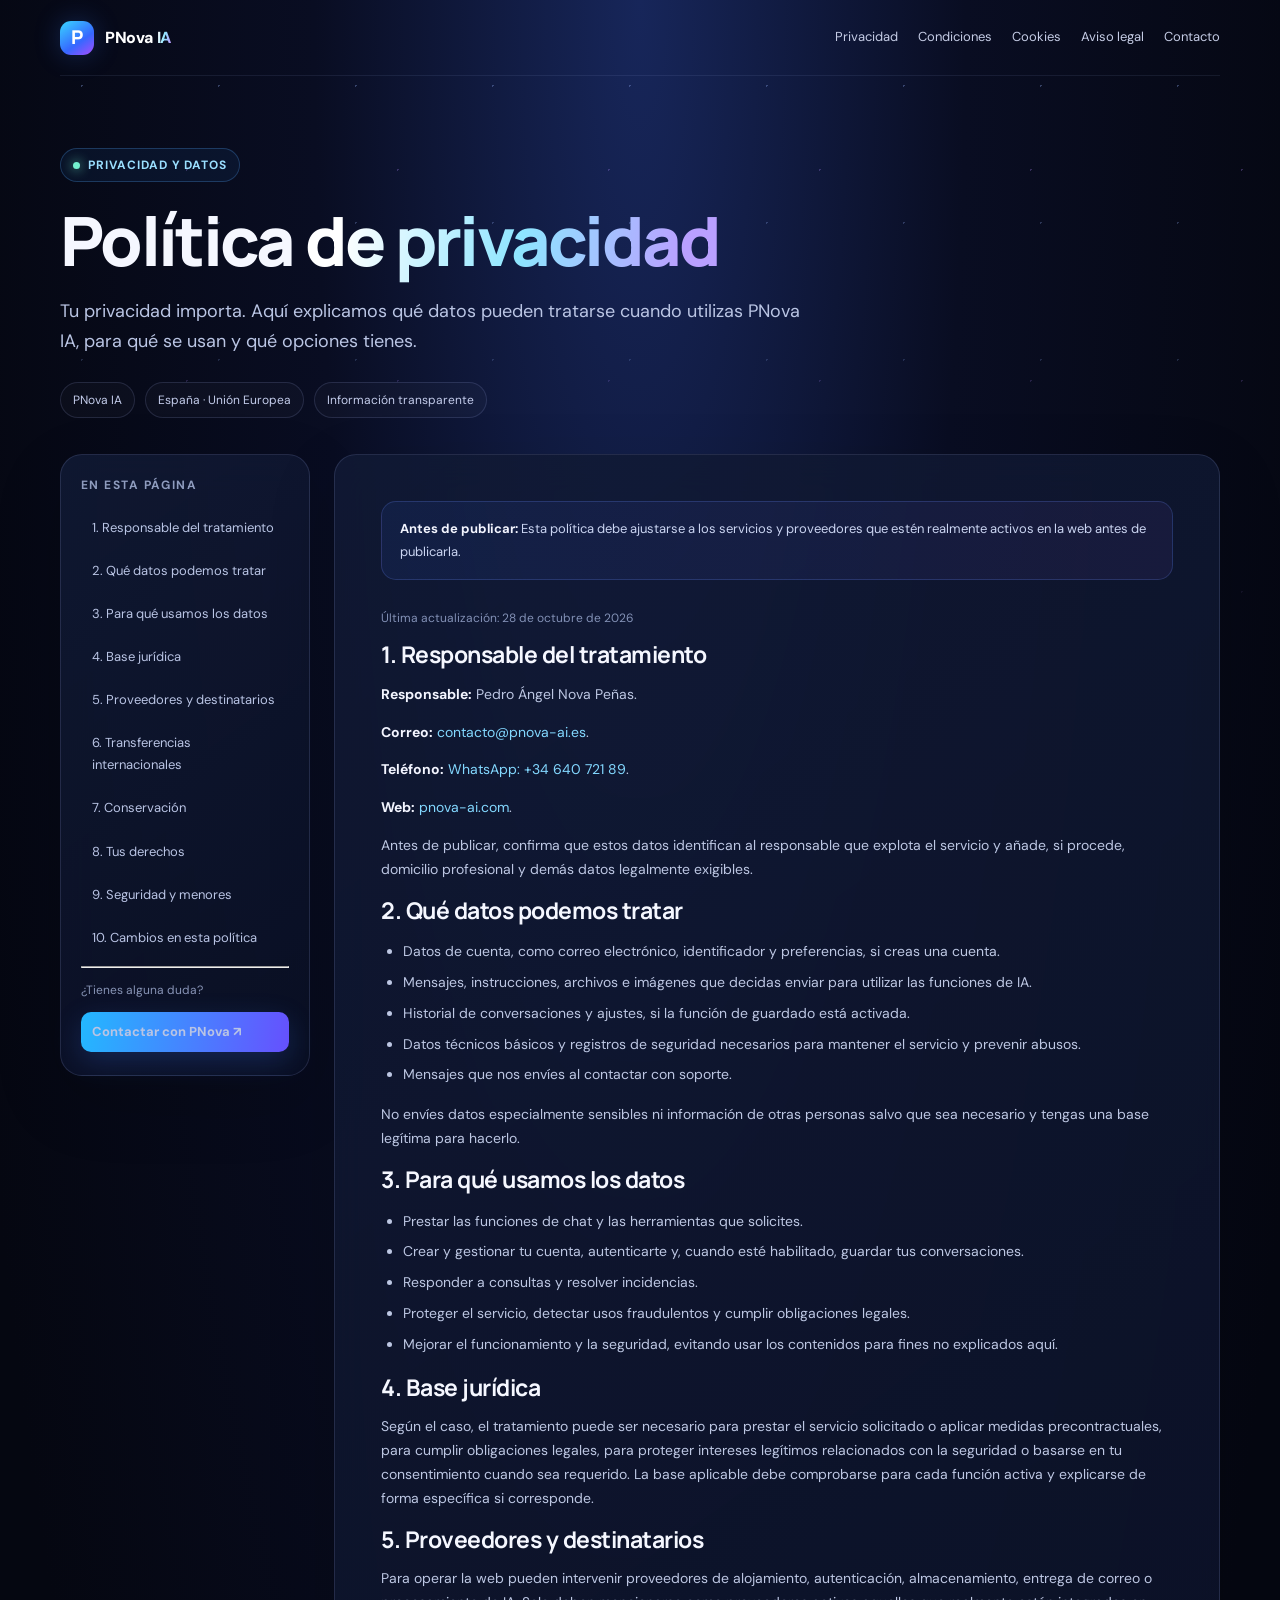
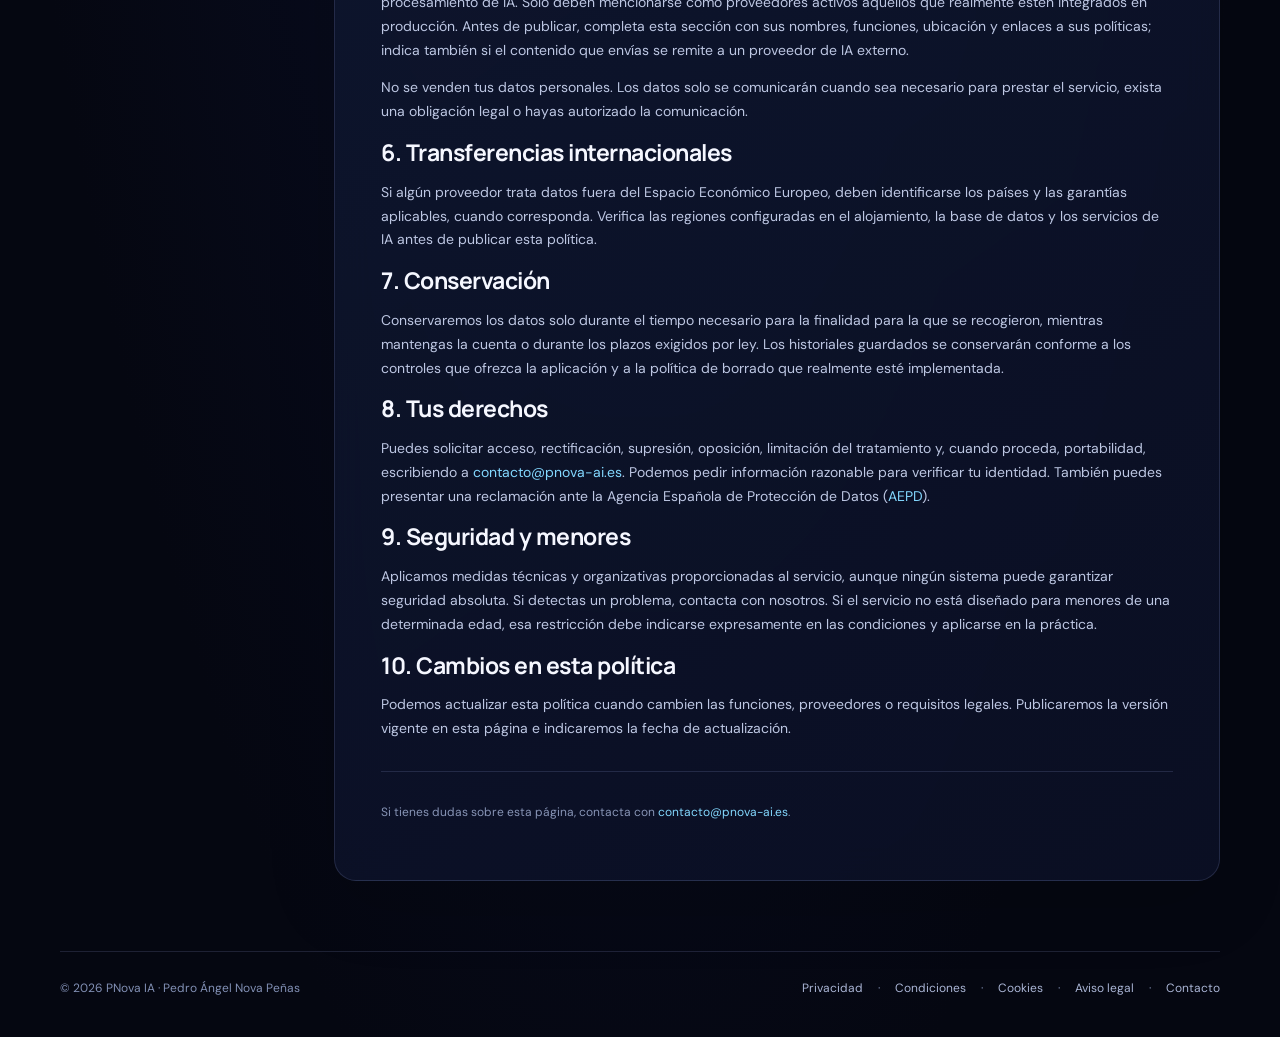
==== politica-privacidad.html @ 71057813 "Add files via upload" ====
<!doctype html>
<html lang="es">
<head>
<meta charset="utf-8"><meta name="viewport" content="width=device-width,initial-scale=1">
<meta name="theme-color" content="#080b1b">
<meta name="description" content="Tu privacidad importa. Aquí explicamos qué datos pueden tratarse cuando utilizas PNova IA, para qué se usan y qué opciones tienes.">
<title>Política de privacidad · PNova IA</title>
<link rel="stylesheet" href="legal.css">
</head>
<body>
<header class="shell topbar">
<a class="brand" href="index.html" aria-label="PNova IA, inicio"><span class="brand-mark">P</span><span>PNova <span class="gradient">IA</span></span></a>
<nav class="nav" aria-label="Navegación principal"><a href="politica-privacidad.html">Privacidad</a>
<a href="condiciones-servicio.html">Condiciones</a>
<a href="politica-cookies.html">Cookies</a>
<a href="aviso-legal.html">Aviso legal</a>
<a href="contacto.html">Contacto</a></nav>
</header>
<main class="shell">
<div class="hero">
<span class="eyebrow"><span class="dot"></span>PRIVACIDAD Y DATOS</span>
<h1>Política <span class="gradient">de privacidad</span></h1>
<p class="lead">Tu privacidad importa. Aquí explicamos qué datos pueden tratarse cuando utilizas PNova IA, para qué se usan y qué opciones tienes.</p>
<div class="meta"><span class="chip">PNova IA</span><span class="chip">España · Unión Europea</span><span class="chip">Información transparente</span></div>
</div>
<div class="layout">
<aside class="toc"><h3>En esta página</h3><nav><a href="#responsable">1. Responsable del tratamiento</a>
<a href="#datos">2. Qué datos podemos tratar</a>
<a href="#finalidades">3. Para qué usamos los datos</a>
<a href="#base">4. Base jurídica</a>
<a href="#proveedores">5. Proveedores y destinatarios</a>
<a href="#transferencias">6. Transferencias internacionales</a>
<a href="#conservacion">7. Conservación</a>
<a href="#derechos">8. Tus derechos</a>
<a href="#seguridad">9. Seguridad y menores</a>
<a href="#cambios">10. Cambios en esta política</a></nav><hr><p class="small">¿Tienes alguna duda?</p><a class="cta" href="contacto.html">Contactar con PNova <span>↗</span></a></aside>
<article class="content-card">
<div class="notice"><strong>Antes de publicar:</strong> Esta política debe ajustarse a los servicios y proveedores que estén realmente activos en la web antes de publicarla.</div>
<p class="updated">Última actualización: 28 de octubre de 2026</p>
<section id="responsable"><h2>1. Responsable del tratamiento</h2><p><strong>Responsable:</strong> Pedro Ángel Nova Peñas.</p><p><strong>Correo:</strong> <a href="mailto:contacto@pnova-ai.es">contacto@pnova-ai.es</a>.</p><p><strong>Teléfono:</strong> <a href="https://wa.me/3464072189" rel="noopener noreferrer">WhatsApp: +34 640 721 89</a>.</p><p><strong>Web:</strong> <a href="https://pnova-ai.com/">pnova-ai.com</a>.</p><p>Antes de publicar, confirma que estos datos identifican al responsable que explota el servicio y añade, si procede, domicilio profesional y demás datos legalmente exigibles.</p></section>
<section id="datos"><h2>2. Qué datos podemos tratar</h2><ul><li>Datos de cuenta, como correo electrónico, identificador y preferencias, si creas una cuenta.</li><li>Mensajes, instrucciones, archivos e imágenes que decidas enviar para utilizar las funciones de IA.</li><li>Historial de conversaciones y ajustes, si la función de guardado está activada.</li><li>Datos técnicos básicos y registros de seguridad necesarios para mantener el servicio y prevenir abusos.</li><li>Mensajes que nos envíes al contactar con soporte.</li></ul><p>No envíes datos especialmente sensibles ni información de otras personas salvo que sea necesario y tengas una base legítima para hacerlo.</p></section>
<section id="finalidades"><h2>3. Para qué usamos los datos</h2><ul><li>Prestar las funciones de chat y las herramientas que solicites.</li><li>Crear y gestionar tu cuenta, autenticarte y, cuando esté habilitado, guardar tus conversaciones.</li><li>Responder a consultas y resolver incidencias.</li><li>Proteger el servicio, detectar usos fraudulentos y cumplir obligaciones legales.</li><li>Mejorar el funcionamiento y la seguridad, evitando usar los contenidos para fines no explicados aquí.</li></ul></section>
<section id="base"><h2>4. Base jurídica</h2><p>Según el caso, el tratamiento puede ser necesario para prestar el servicio solicitado o aplicar medidas precontractuales, para cumplir obligaciones legales, para proteger intereses legítimos relacionados con la seguridad o basarse en tu consentimiento cuando sea requerido. La base aplicable debe comprobarse para cada función activa y explicarse de forma específica si corresponde.</p></section>
<section id="proveedores"><h2>5. Proveedores y destinatarios</h2><p>Para operar la web pueden intervenir proveedores de alojamiento, autenticación, almacenamiento, entrega de correo o procesamiento de IA. Solo deben mencionarse como proveedores activos aquellos que realmente estén integrados en producción. Antes de publicar, completa esta sección con sus nombres, funciones, ubicación y enlaces a sus políticas; indica también si el contenido que envías se remite a un proveedor de IA externo.</p><p>No se venden tus datos personales. Los datos solo se comunicarán cuando sea necesario para prestar el servicio, exista una obligación legal o hayas autorizado la comunicación.</p></section>
<section id="transferencias"><h2>6. Transferencias internacionales</h2><p>Si algún proveedor trata datos fuera del Espacio Económico Europeo, deben identificarse los países y las garantías aplicables, cuando corresponda. Verifica las regiones configuradas en el alojamiento, la base de datos y los servicios de IA antes de publicar esta política.</p></section>
<section id="conservacion"><h2>7. Conservación</h2><p>Conservaremos los datos solo durante el tiempo necesario para la finalidad para la que se recogieron, mientras mantengas la cuenta o durante los plazos exigidos por ley. Los historiales guardados se conservarán conforme a los controles que ofrezca la aplicación y a la política de borrado que realmente esté implementada.</p></section>
<section id="derechos"><h2>8. Tus derechos</h2><p>Puedes solicitar acceso, rectificación, supresión, oposición, limitación del tratamiento y, cuando proceda, portabilidad, escribiendo a <a href="mailto:contacto@pnova-ai.es">contacto@pnova-ai.es</a>. Podemos pedir información razonable para verificar tu identidad. También puedes presentar una reclamación ante la Agencia Española de Protección de Datos (<a href="https://www.aepd.es/" target="_blank" rel="noopener noreferrer">AEPD</a>).</p></section>
<section id="seguridad"><h2>9. Seguridad y menores</h2><p>Aplicamos medidas técnicas y organizativas proporcionadas al servicio, aunque ningún sistema puede garantizar seguridad absoluta. Si detectas un problema, contacta con nosotros. Si el servicio no está diseñado para menores de una determinada edad, esa restricción debe indicarse expresamente en las condiciones y aplicarse en la práctica.</p></section>
<section id="cambios"><h2>10. Cambios en esta política</h2><p>Podemos actualizar esta política cuando cambien las funciones, proveedores o requisitos legales. Publicaremos la versión vigente en esta página e indicaremos la fecha de actualización.</p></section>
<hr><p class="small">Si tienes dudas sobre esta página, contacta con <a href="mailto:contacto@pnova-ai.es">contacto@pnova-ai.es</a>.</p>
</article>
</div>
</main>
<footer class="shell footer"><span>© 2026 PNova IA · Pedro Ángel Nova Peñas</span><div class="footer-links"><a href="politica-privacidad.html">Privacidad</a> · <a href="condiciones-servicio.html">Condiciones</a> · <a href="politica-cookies.html">Cookies</a> · <a href="aviso-legal.html">Aviso legal</a> · <a href="contacto.html">Contacto</a></div></footer>
</body></html>
---- legal.css ----
@import url('https://fonts.googleapis.com/css2?family=DM+Sans:wght@400;500;600;700&family=Manrope:wght@400;500;600;700;800&display=swap');
:root{color-scheme:dark;--bg:#060815;--panel:rgba(15,22,48,.76);--line:rgba(173,190,255,.15);--text:#f5f7ff;--muted:#aab5d5;--blue:#32baff;--purple:#8954ff;--green:#73f0ce}
*{box-sizing:border-box}html{scroll-behavior:smooth;scroll-padding-top:110px}body{margin:0;background:radial-gradient(ellipse at 50% 0%,#17265a 0%,#090d22 36%,#050711 78%);color:var(--text);font-family:'DM Sans',sans-serif;line-height:1.7;min-height:100vh}body:before{content:"";position:fixed;inset:0;pointer-events:none;opacity:.35;background-image:radial-gradient(#9ab7ff 1px,transparent 1px),radial-gradient(#b58cff 1px,transparent 1px);background-size:137px 137px,211px 211px;background-position:13px 17px,81px 64px;mask-image:linear-gradient(to bottom,#000,transparent 85%)}a{color:#83d8ff;text-decoration:none}a:hover{color:#c6aaff}.shell{width:min(1160px,calc(100% - 40px));margin:auto;position:relative}.topbar{height:76px;display:flex;align-items:center;justify-content:space-between;border-bottom:1px solid rgba(180,195,255,.09)}.brand{display:flex;gap:11px;align-items:center;color:#fff;font-weight:800;letter-spacing:-.4px}.brand-mark{width:34px;height:34px;display:grid;place-items:center;border-radius:11px;background:linear-gradient(145deg,#39d6ff,#3668ff 60%,#a64dff);box-shadow:0 0 26px #3c7dff40;font-family:Manrope,sans-serif;font-weight:800;font-size:19px}.nav{display:flex;gap:20px;align-items:center}.nav a{font-size:13px;color:#c5cce5}.nav .pill{padding:9px 15px;border:1px solid var(--line);border-radius:99px;background:#ffffff0a;color:#fff}.mobile-menu{display:none}.hero{padding:72px 0 36px;max-width:850px}.eyebrow{display:inline-flex;align-items:center;gap:8px;border:1px solid #5aaaff40;border-radius:99px;padding:6px 12px;color:#9adfff;background:#2c87ff12;font-size:12px;font-weight:700;letter-spacing:.08em;text-transform:uppercase}.dot{width:7px;height:7px;background:var(--green);border-radius:50%;box-shadow:0 0 12px #73f0ce}.hero h1{font:800 clamp(38px,6vw,68px)/1.08 Manrope,sans-serif;letter-spacing:-2.7px;margin:22px 0 18px}.gradient{background:linear-gradient(100deg,#fff 10%,#8ee5ff 52%,#b9a0ff 90%);-webkit-background-clip:text;background-clip:text;color:transparent}.lead{font-size:18px;color:#bac5e4;max-width:740px}.meta{display:flex;gap:10px;flex-wrap:wrap;margin-top:25px}.chip{border:1px solid var(--line);border-radius:99px;padding:7px 12px;font-size:12px;color:#c4cdec;background:#ffffff06}.layout{display:grid;grid-template-columns:250px minmax(0,1fr);gap:24px;align-items:start;padding-bottom:70px}.toc,.content-card,.contact-card{background:linear-gradient(145deg,#111a35d9,#0b1025e8);border:1px solid var(--line);border-radius:22px;box-shadow:0 24px 70px #0002;backdrop-filter:blur(18px)}.toc{padding:20px;position:sticky;top:20px}.toc h3{font-size:12px;text-transform:uppercase;letter-spacing:.12em;color:#8f9cbe;margin:0 0 12px}.toc a{display:block;padding:9px 11px;border-radius:10px;color:#b9c4e4;font-size:13px;margin:3px 0}.toc a:hover{background:#6f8cff18;color:#fff}.content-card{padding:clamp(24px,4vw,46px)}.notice{border:1px solid #6b8eff38;background:linear-gradient(100deg,#386bff16,#9d65ff12);border-radius:15px;padding:16px 18px;color:#cbd5f2;font-size:13px;margin-bottom:28px}.notice strong{color:#fff}.content-card h2{font:700 23px/1.25 Manrope,sans-serif;letter-spacing:-.5px;margin:36px 0 12px;scroll-margin-top:110px}.content-card h2:first-of-type{margin-top:0}.content-card h3{font:700 16px Manrope,sans-serif;margin:22px 0 7px}.content-card p,.content-card li{color:#bdc7e3;font-size:14px}.content-card ul{padding-left:22px}.content-card li{margin:7px 0}.content-card strong{color:#f3f5ff}.content-card hr{border:0;border-top:1px solid var(--line);margin:30px 0}.content-card .updated{font-size:12px;color:#8391b6}.contact-grid{display:grid;grid-template-columns:repeat(2,minmax(0,1fr));gap:14px;margin:25px 0}.contact-card{padding:20px}.contact-card .icon{width:38px;height:38px;border-radius:12px;background:#478cff1a;border:1px solid #69bfff36;display:grid;place-items:center;color:#8de3ff;font-size:18px}.contact-card h3{margin:13px 0 4px}.contact-card p{margin:0}.contact-card a{overflow-wrap:anywhere}.cta{display:inline-flex;align-items:center;gap:9px;padding:12px 17px;border-radius:12px;background:linear-gradient(100deg,#23b8ff,#6751ff);color:white;font-weight:700;font-size:13px;box-shadow:0 9px 28px #387dff35}.footer{border-top:1px solid var(--line);padding:26px 0 38px;color:#8290b5;font-size:12px;display:flex;justify-content:space-between;gap:20px;flex-wrap:wrap}.footer-links{display:flex;gap:15px;flex-wrap:wrap}.footer-links a{color:#aab5d5}.small{font-size:12px!important;color:#8794b6!important}.contact-form{display:grid;gap:13px;margin-top:24px}.contact-form label{font-size:12px;color:#aab5d5;font-weight:700}.contact-form input,.contact-form textarea,.contact-form select{width:100%;padding:13px 14px;border-radius:12px;border:1px solid var(--line);background:#070c1c;color:white;font:inherit;outline:none}.contact-form input:focus,.contact-form textarea:focus{border-color:#5caeff}.contact-form textarea{min-height:130px;resize:vertical}.contact-form button{border:0;cursor:pointer;width:max-content}.form-hint{font-size:12px;color:#8794b6}.cookie-actions{display:flex;gap:10px;flex-wrap:wrap;margin-top:18px}.secondary{display:inline-flex;padding:11px 15px;border-radius:12px;border:1px solid var(--line);color:#e8edff;background:#ffffff08;font-weight:600;font-size:13px}
@media(max-width:800px){.layout{grid-template-columns:1fr}.toc{position:static}.toc nav{display:grid;grid-template-columns:repeat(2,minmax(0,1fr));gap:2px}.hero{padding-top:48px}.nav a:not(.pill){display:none}.contact-grid{grid-template-columns:1fr}.hero h1{letter-spacing:-1.7px}.content-card{padding:24px}}
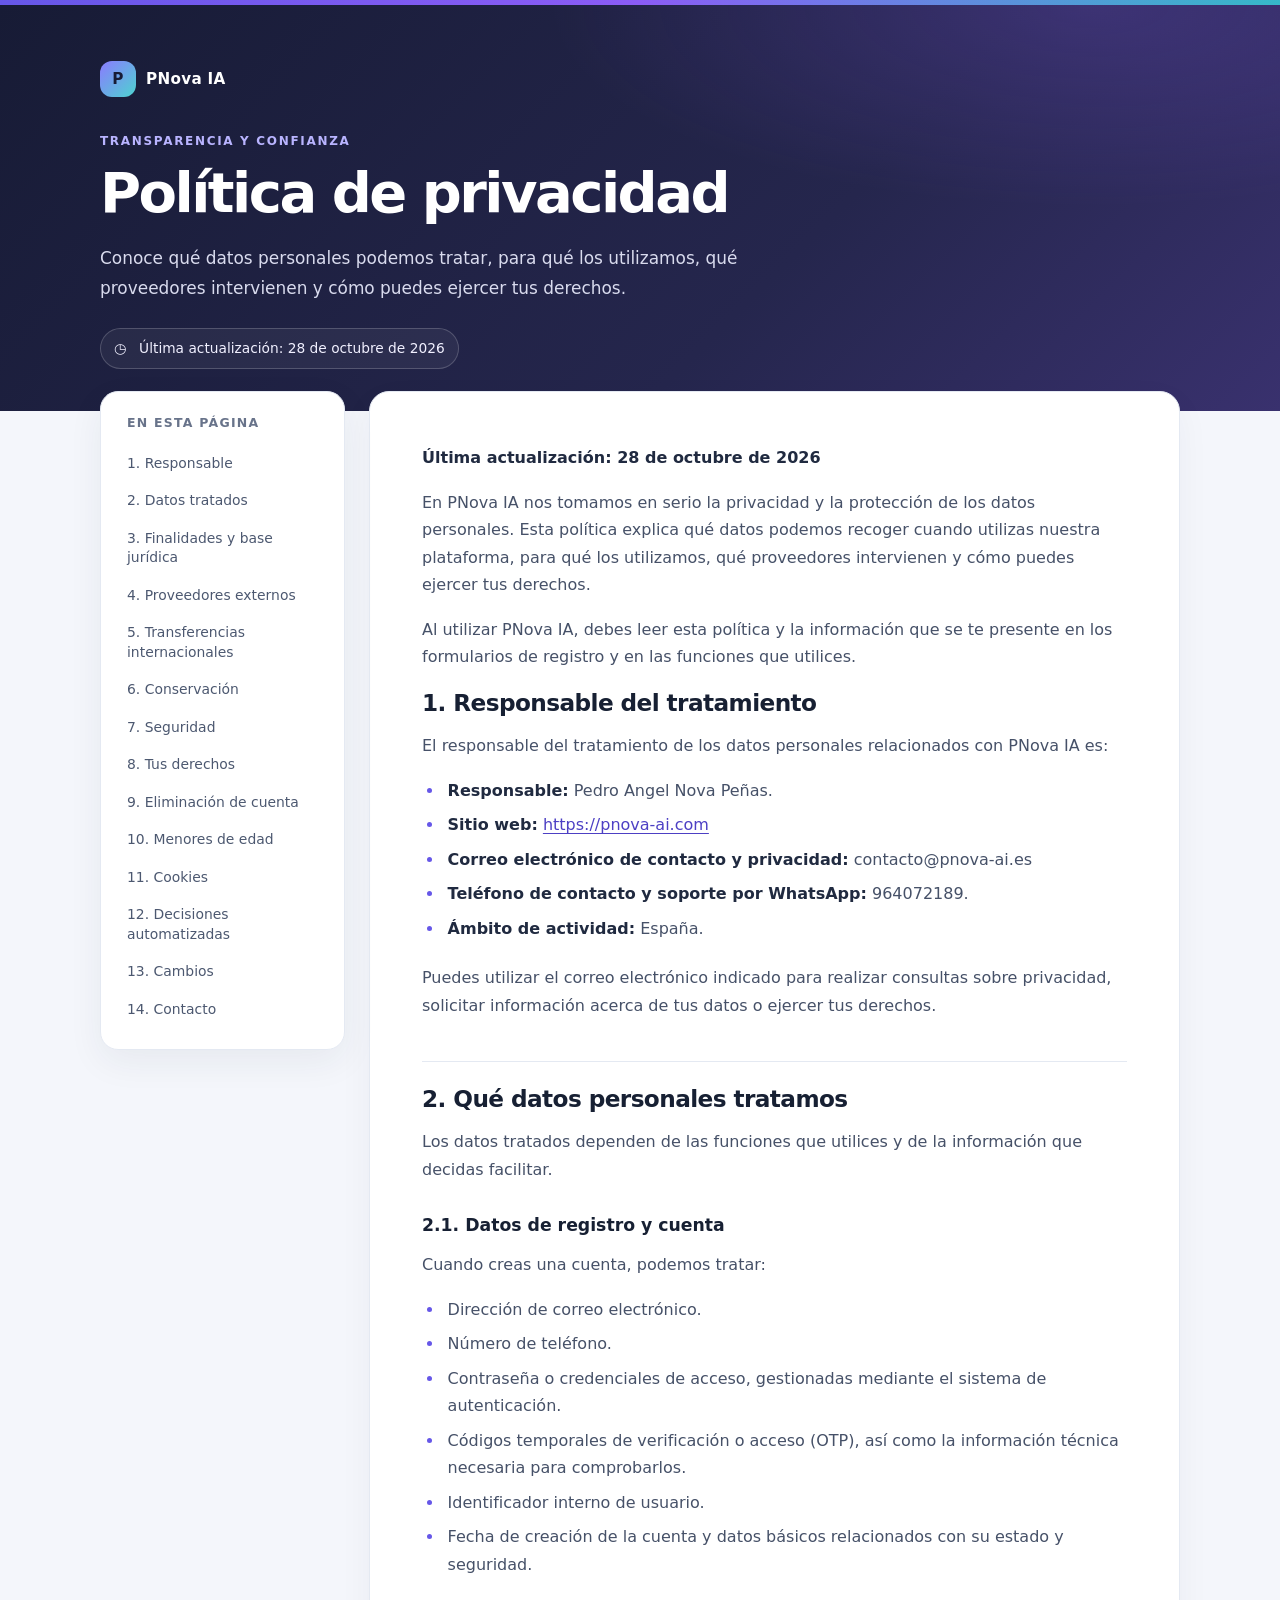
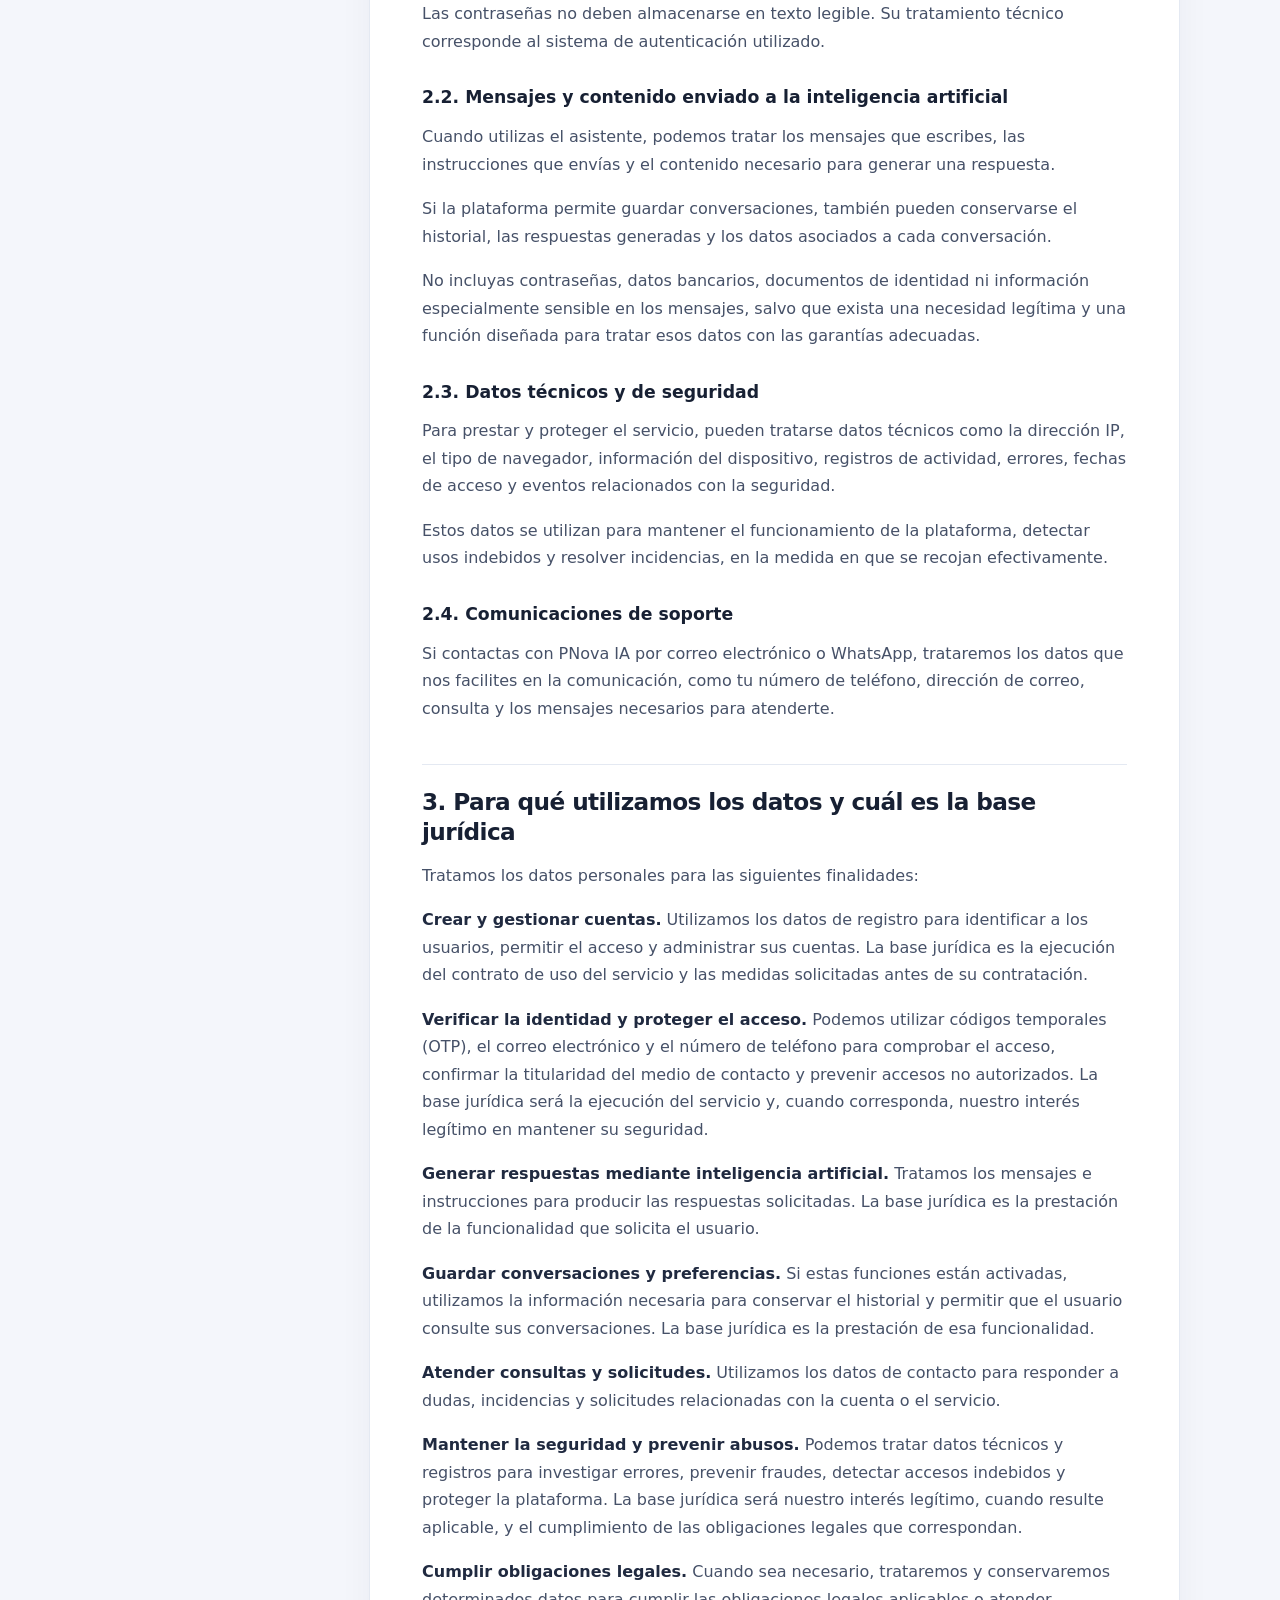
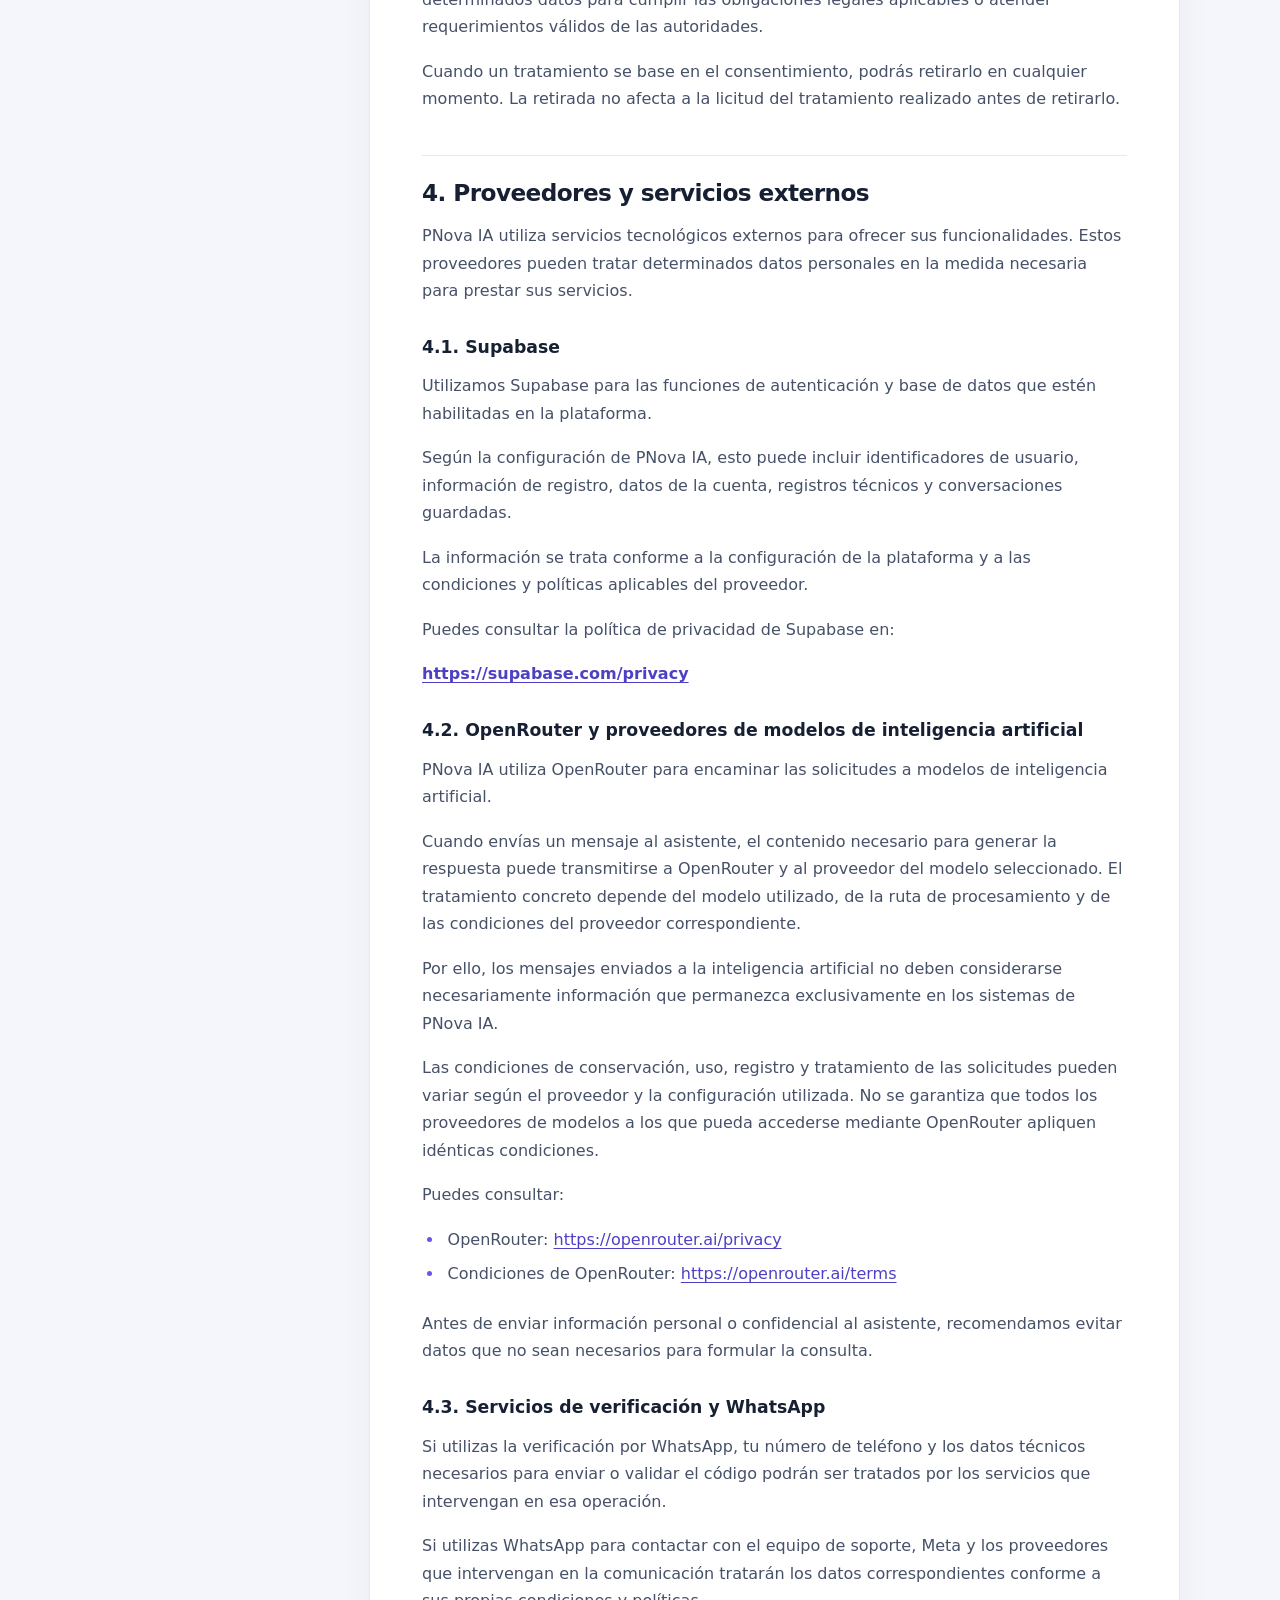
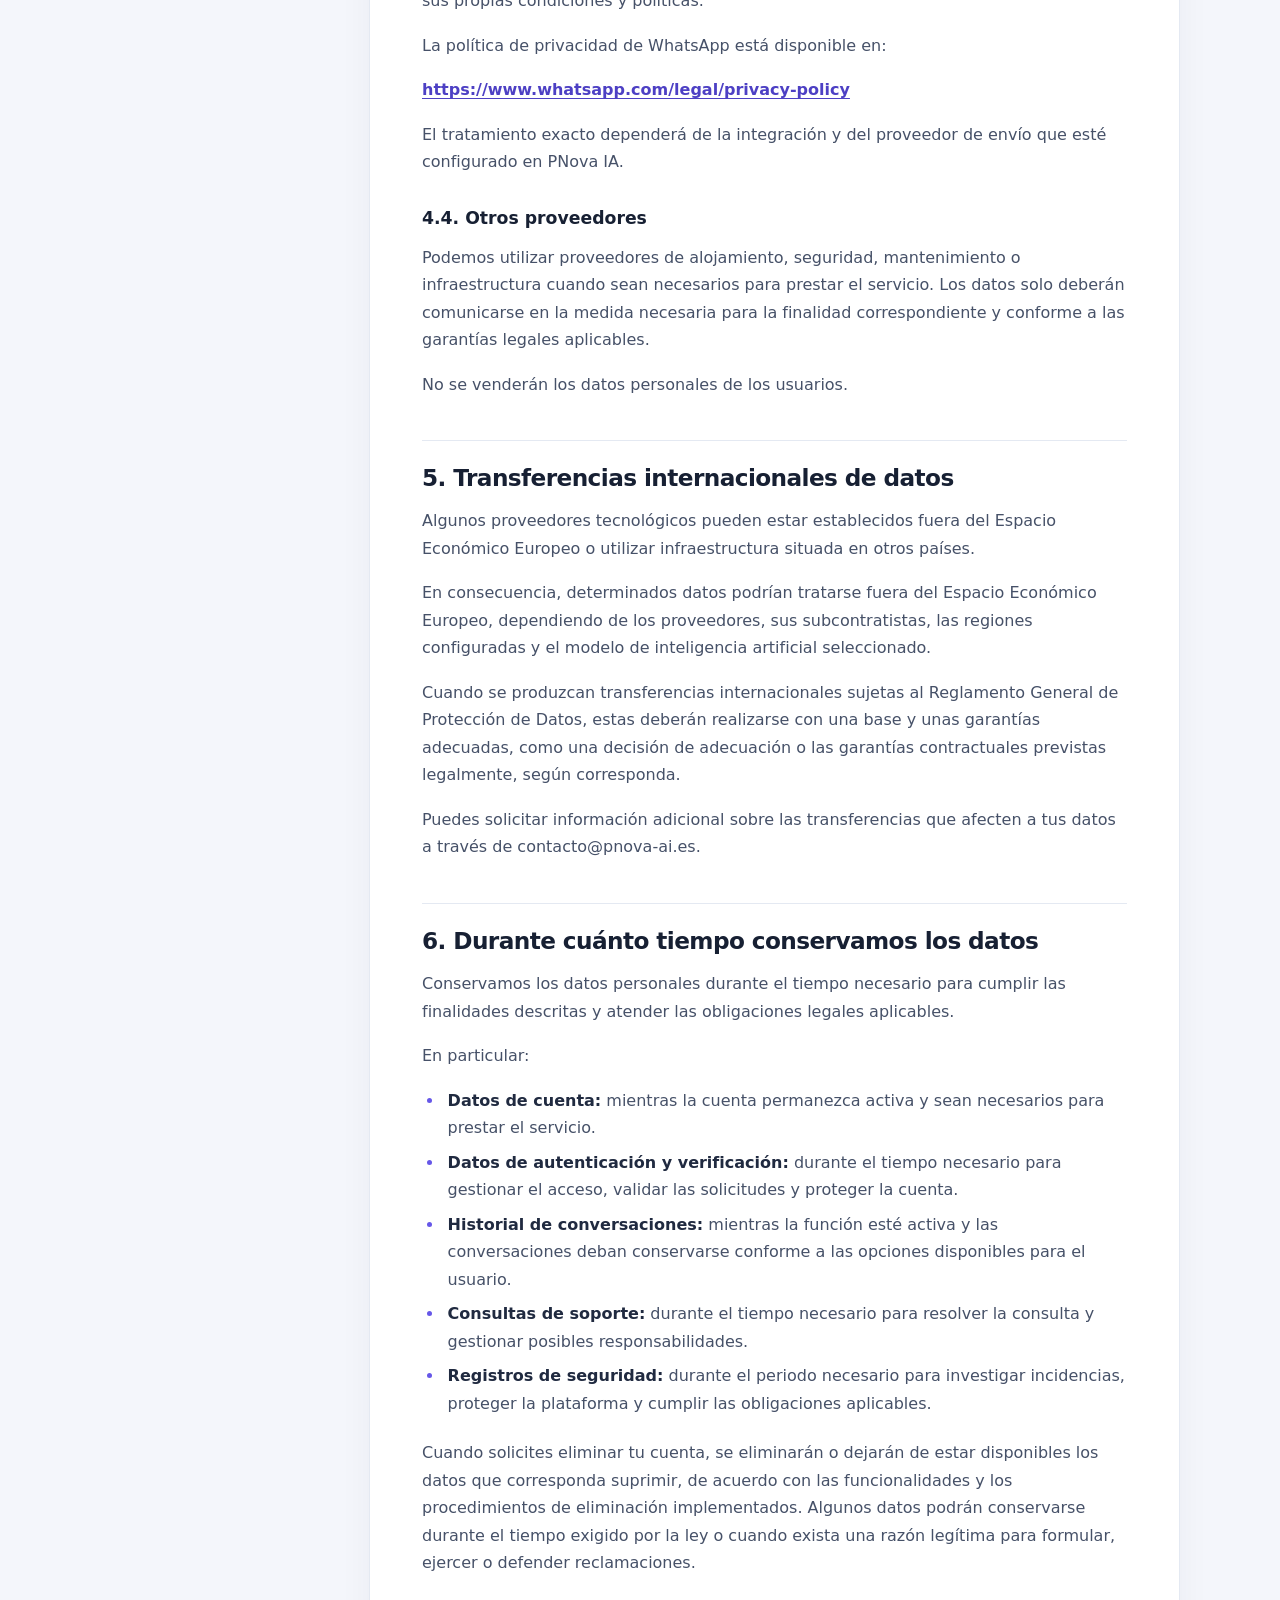
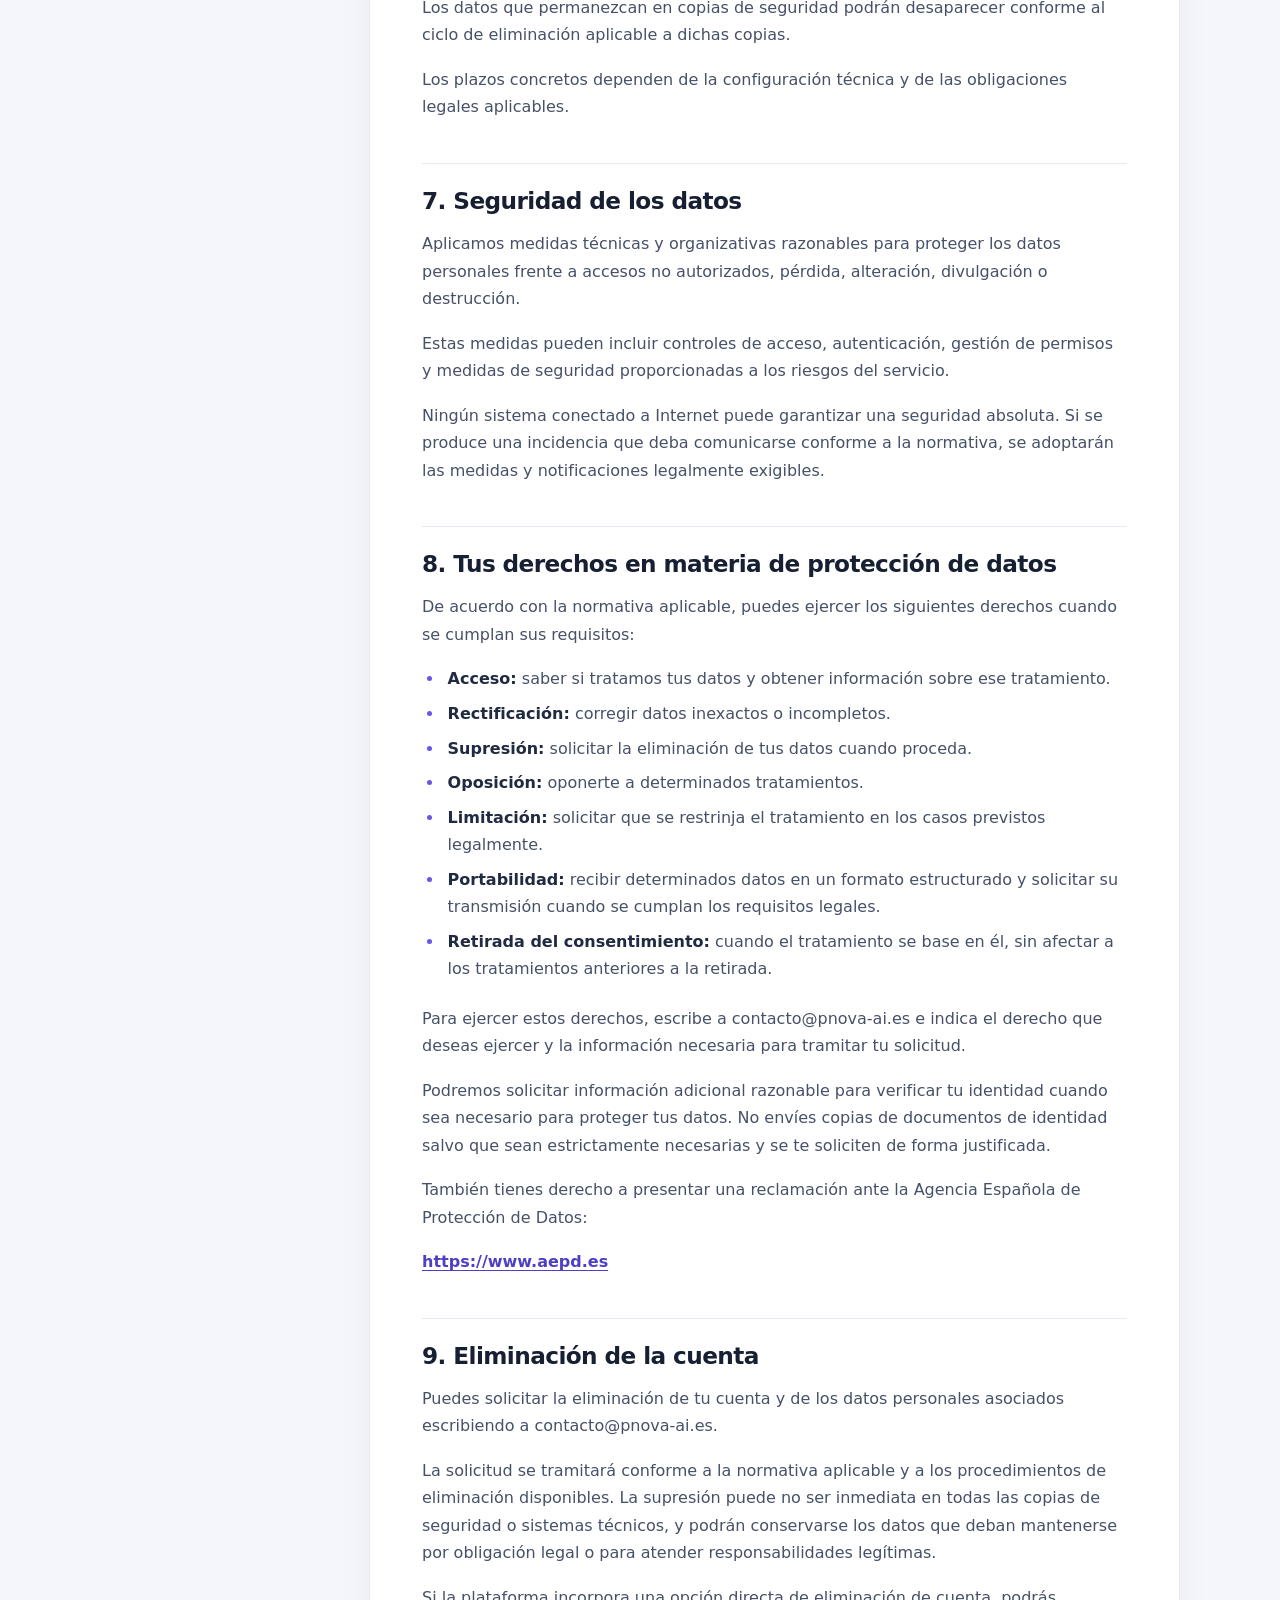
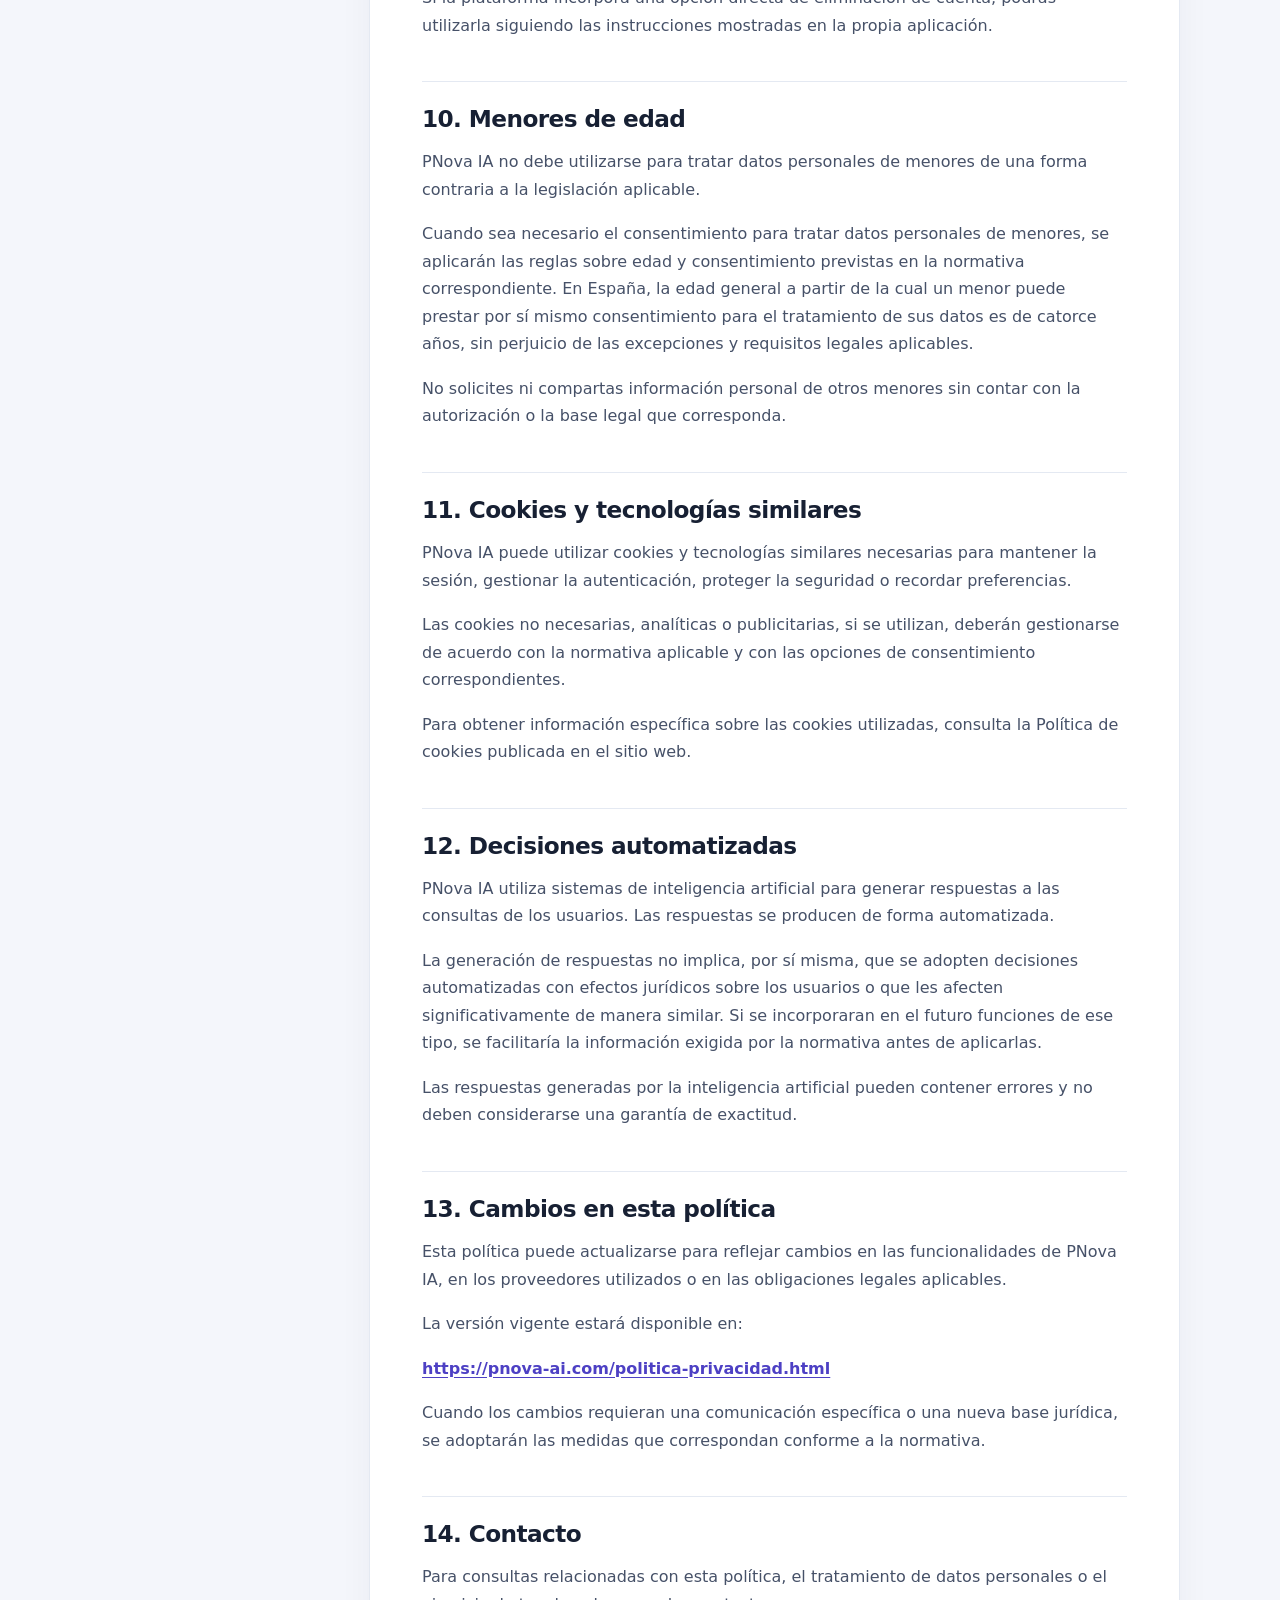
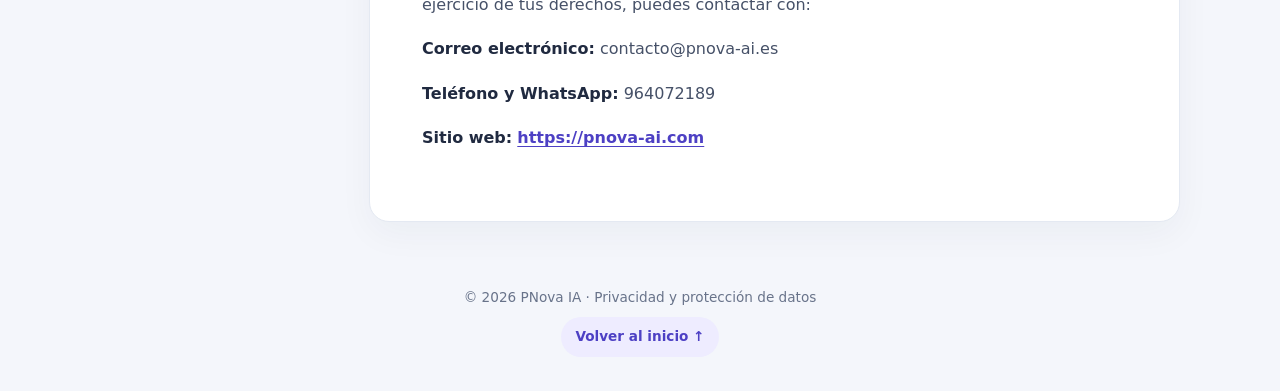
==== commit 59d6e4bb: "Update politica-privacidad.html" ====
--- a/politica-privacidad.html
+++ b/politica-privacidad.html
@@ -1,55 +1,316 @@
 <!doctype html>
 <html lang="es">
 <head>
-<meta charset="utf-8"><meta name="viewport" content="width=device-width,initial-scale=1">
-<meta name="theme-color" content="#080b1b">
-<meta name="description" content="Tu privacidad importa. Aquí explicamos qué datos pueden tratarse cuando utilizas PNova IA, para qué se usan y qué opciones tienes.">
-<title>Política de privacidad · PNova IA</title>
-<link rel="stylesheet" href="legal.css">
+  <meta charset="utf-8">
+  <meta name="viewport" content="width=device-width, initial-scale=1">
+  <meta name="description" content="Política de privacidad de PNova IA. Información sobre el tratamiento de datos personales y el ejercicio de derechos.">
+  <title>Política de privacidad · PNova IA</title>
+  <style>
+    :root {
+      color-scheme: light;
+      --bg: #f4f6fb;
+      --surface: #ffffff;
+      --ink: #172033;
+      --muted: #68738a;
+      --line: #e4e9f2;
+      --accent: #6657e8;
+      --accent-dark: #4d40c4;
+      --soft: #eeecff;
+    }
+    * { box-sizing: border-box; }
+    html { scroll-behavior: smooth; }
+    body {
+      margin: 0; background: var(--bg); color: var(--ink);
+      font-family: Inter, ui-sans-serif, system-ui, -apple-system, BlinkMacSystemFont, "Segoe UI", sans-serif;
+      line-height: 1.72;
+    }
+    .topbar {
+      height: 5px;
+      background: linear-gradient(90deg, #6657e8, #8b5cf6, #36b9c8);
+    }
+    header {
+      padding: 56px 22px 42px;
+      background: radial-gradient(ellipse at 85% 0%, rgba(139,92,246,.22), transparent 35%),
+                  linear-gradient(135deg, #171b35 0%, #25264d 62%, #39316e 100%);
+      color: white;
+    }
+    .hero { max-width: 1080px; margin: 0 auto; }
+    .brand {
+      display: inline-flex; align-items: center; gap: 10px;
+      font-size: .95rem; font-weight: 750; letter-spacing: .02em;
+      margin-bottom: 34px;
+    }
+    .brand-mark {
+      display: grid; place-items: center; width: 36px; height: 36px;
+      border-radius: 12px; background: linear-gradient(135deg, #8b7bff, #4dd3d0);
+      color: #171b35; font-weight: 900;
+    }
+    .eyebrow {
+      color: #b9b4ff; text-transform: uppercase; letter-spacing: .14em;
+      font-size: .75rem; font-weight: 800; margin: 0 0 10px;
+    }
+    h1 {
+      font-size: clamp(2.1rem, 5vw, 3.5rem); line-height: 1.12;
+      letter-spacing: -.045em; margin: 0; max-width: 780px;
+    }
+    .intro { color: #d9dbee; max-width: 720px; margin: 20px 0 0; font-size: 1.06rem; }
+    .updated {
+      display: inline-flex; align-items: center; gap: 8px;
+      margin-top: 25px; padding: 8px 13px; border: 1px solid #ffffff30;
+      border-radius: 999px; color: #f1f0ff; font-size: .86rem;
+      background: #ffffff0d;
+    }
+    .layout {
+      width: min(1080px, calc(100% - 32px)); margin: -20px auto 64px;
+      display: grid; grid-template-columns: 245px minmax(0, 1fr); gap: 24px;
+      align-items: start;
+    }
+    nav {
+      position: sticky; top: 20px; background: var(--surface);
+      border: 1px solid var(--line); border-radius: 18px;
+      padding: 20px 16px; box-shadow: 0 12px 35px #202a4510;
+    }
+    nav h2 { font-size: .78rem; color: var(--muted); text-transform: uppercase; letter-spacing: .1em; margin: 0 10px 12px; }
+    nav a {
+      display: block; text-decoration: none; color: #4c5870;
+      font-size: .87rem; line-height: 1.4; padding: 8px 10px;
+      border-radius: 9px; margin: 2px 0;
+    }
+    nav a:hover, nav a:focus { color: var(--accent-dark); background: var(--soft); outline: none; }
+    main {
+      min-width: 0; background: var(--surface); border: 1px solid var(--line);
+      border-radius: 20px; padding: clamp(24px, 4.4vw, 52px);
+      box-shadow: 0 12px 35px #202a450b;
+    }
+    main h1 { display: none; }
+    main h2 {
+      font-size: 1.45rem; line-height: 1.3; letter-spacing: -.025em;
+      margin: 42px 0 14px; padding-top: 22px; border-top: 1px solid var(--line);
+      scroll-margin-top: 20px;
+    }
+    main h2:first-of-type { margin-top: 0; padding-top: 0; border-top: 0; }
+    main h3 { font-size: 1.08rem; margin: 28px 0 10px; scroll-margin-top: 20px; }
+    p { margin: 0 0 17px; color: #465168; }
+    strong { color: #202a40; font-weight: 750; }
+    ul, ol { padding-left: 1.35rem; margin: 10px 0 22px; color: #465168; }
+    li { padding-left: 4px; margin: 7px 0; }
+    li::marker { color: var(--accent); }
+    a { color: var(--accent-dark); text-underline-offset: 3px; overflow-wrap: anywhere; }
+    a:hover { color: #33259e; }
+    main p a { font-weight: 550; }
+    footer {
+      text-align: center; color: var(--muted); font-size: .85rem;
+      padding: 0 20px 34px;
+    }
+    .backtop {
+      display: inline-block; margin-top: 8px; text-decoration: none;
+      background: var(--soft); border-radius: 999px; padding: 8px 14px;
+      font-weight: 650;
+    }
+    @media (max-width: 800px) {
+      header { padding: 38px 20px 36px; }
+      .layout { grid-template-columns: 1fr; margin-top: -12px; width: min(100% - 22px, 720px); }
+      nav { position: static; }
+      nav .navlinks { display: grid; grid-template-columns: repeat(2, minmax(0, 1fr)); gap: 2px 6px; }
+      main { padding: 25px 22px; }
+      main h2 { font-size: 1.28rem; }
+    }
+    @media (max-width: 420px) {
+      nav .navlinks { grid-template-columns: 1fr; }
+      .brand { margin-bottom: 25px; }
+    }
+    @media print {
+      body { background: white; }
+      header { background: white; color: black; padding: 20px 0; }
+      .intro, .updated, .eyebrow { color: #333; }
+      .layout { display: block; width: 100%; margin: 0; }
+      nav { display: none; }
+      main { border: 0; box-shadow: none; padding: 0; }
+      footer { display: none; }
+    }
+  </style>
 </head>
-<body>
-<header class="shell topbar">
-<a class="brand" href="index.html" aria-label="PNova IA, inicio"><span class="brand-mark">P</span><span>PNova <span class="gradient">IA</span></span></a>
-<nav class="nav" aria-label="Navegación principal"><a href="politica-privacidad.html">Privacidad</a>
-<a href="condiciones-servicio.html">Condiciones</a>
-<a href="politica-cookies.html">Cookies</a>
-<a href="aviso-legal.html">Aviso legal</a>
-<a href="contacto.html">Contacto</a></nav>
-</header>
-<main class="shell">
-<div class="hero">
-<span class="eyebrow"><span class="dot"></span>PRIVACIDAD Y DATOS</span>
-<h1>Política <span class="gradient">de privacidad</span></h1>
-<p class="lead">Tu privacidad importa. Aquí explicamos qué datos pueden tratarse cuando utilizas PNova IA, para qué se usan y qué opciones tienes.</p>
-<div class="meta"><span class="chip">PNova IA</span><span class="chip">España · Unión Europea</span><span class="chip">Información transparente</span></div>
-</div>
-<div class="layout">
-<aside class="toc"><h3>En esta página</h3><nav><a href="#responsable">1. Responsable del tratamiento</a>
-<a href="#datos">2. Qué datos podemos tratar</a>
-<a href="#finalidades">3. Para qué usamos los datos</a>
-<a href="#base">4. Base jurídica</a>
-<a href="#proveedores">5. Proveedores y destinatarios</a>
-<a href="#transferencias">6. Transferencias internacionales</a>
-<a href="#conservacion">7. Conservación</a>
-<a href="#derechos">8. Tus derechos</a>
-<a href="#seguridad">9. Seguridad y menores</a>
-<a href="#cambios">10. Cambios en esta política</a></nav><hr><p class="small">¿Tienes alguna duda?</p><a class="cta" href="contacto.html">Contactar con PNova <span>↗</span></a></aside>
-<article class="content-card">
-<div class="notice"><strong>Antes de publicar:</strong> Esta política debe ajustarse a los servicios y proveedores que estén realmente activos en la web antes de publicarla.</div>
-<p class="updated">Última actualización: 28 de octubre de 2026</p>
-<section id="responsable"><h2>1. Responsable del tratamiento</h2><p><strong>Responsable:</strong> Pedro Ángel Nova Peñas.</p><p><strong>Correo:</strong> <a href="mailto:contacto@pnova-ai.es">contacto@pnova-ai.es</a>.</p><p><strong>Teléfono:</strong> <a href="https://wa.me/3464072189" rel="noopener noreferrer">WhatsApp: +34 640 721 89</a>.</p><p><strong>Web:</strong> <a href="https://pnova-ai.com/">pnova-ai.com</a>.</p><p>Antes de publicar, confirma que estos datos identifican al responsable que explota el servicio y añade, si procede, domicilio profesional y demás datos legalmente exigibles.</p></section>
-<section id="datos"><h2>2. Qué datos podemos tratar</h2><ul><li>Datos de cuenta, como correo electrónico, identificador y preferencias, si creas una cuenta.</li><li>Mensajes, instrucciones, archivos e imágenes que decidas enviar para utilizar las funciones de IA.</li><li>Historial de conversaciones y ajustes, si la función de guardado está activada.</li><li>Datos técnicos básicos y registros de seguridad necesarios para mantener el servicio y prevenir abusos.</li><li>Mensajes que nos envíes al contactar con soporte.</li></ul><p>No envíes datos especialmente sensibles ni información de otras personas salvo que sea necesario y tengas una base legítima para hacerlo.</p></section>
-<section id="finalidades"><h2>3. Para qué usamos los datos</h2><ul><li>Prestar las funciones de chat y las herramientas que solicites.</li><li>Crear y gestionar tu cuenta, autenticarte y, cuando esté habilitado, guardar tus conversaciones.</li><li>Responder a consultas y resolver incidencias.</li><li>Proteger el servicio, detectar usos fraudulentos y cumplir obligaciones legales.</li><li>Mejorar el funcionamiento y la seguridad, evitando usar los contenidos para fines no explicados aquí.</li></ul></section>
-<section id="base"><h2>4. Base jurídica</h2><p>Según el caso, el tratamiento puede ser necesario para prestar el servicio solicitado o aplicar medidas precontractuales, para cumplir obligaciones legales, para proteger intereses legítimos relacionados con la seguridad o basarse en tu consentimiento cuando sea requerido. La base aplicable debe comprobarse para cada función activa y explicarse de forma específica si corresponde.</p></section>
-<section id="proveedores"><h2>5. Proveedores y destinatarios</h2><p>Para operar la web pueden intervenir proveedores de alojamiento, autenticación, almacenamiento, entrega de correo o procesamiento de IA. Solo deben mencionarse como proveedores activos aquellos que realmente estén integrados en producción. Antes de publicar, completa esta sección con sus nombres, funciones, ubicación y enlaces a sus políticas; indica también si el contenido que envías se remite a un proveedor de IA externo.</p><p>No se venden tus datos personales. Los datos solo se comunicarán cuando sea necesario para prestar el servicio, exista una obligación legal o hayas autorizado la comunicación.</p></section>
-<section id="transferencias"><h2>6. Transferencias internacionales</h2><p>Si algún proveedor trata datos fuera del Espacio Económico Europeo, deben identificarse los países y las garantías aplicables, cuando corresponda. Verifica las regiones configuradas en el alojamiento, la base de datos y los servicios de IA antes de publicar esta política.</p></section>
-<section id="conservacion"><h2>7. Conservación</h2><p>Conservaremos los datos solo durante el tiempo necesario para la finalidad para la que se recogieron, mientras mantengas la cuenta o durante los plazos exigidos por ley. Los historiales guardados se conservarán conforme a los controles que ofrezca la aplicación y a la política de borrado que realmente esté implementada.</p></section>
-<section id="derechos"><h2>8. Tus derechos</h2><p>Puedes solicitar acceso, rectificación, supresión, oposición, limitación del tratamiento y, cuando proceda, portabilidad, escribiendo a <a href="mailto:contacto@pnova-ai.es">contacto@pnova-ai.es</a>. Podemos pedir información razonable para verificar tu identidad. También puedes presentar una reclamación ante la Agencia Española de Protección de Datos (<a href="https://www.aepd.es/" target="_blank" rel="noopener noreferrer">AEPD</a>).</p></section>
-<section id="seguridad"><h2>9. Seguridad y menores</h2><p>Aplicamos medidas técnicas y organizativas proporcionadas al servicio, aunque ningún sistema puede garantizar seguridad absoluta. Si detectas un problema, contacta con nosotros. Si el servicio no está diseñado para menores de una determinada edad, esa restricción debe indicarse expresamente en las condiciones y aplicarse en la práctica.</p></section>
-<section id="cambios"><h2>10. Cambios en esta política</h2><p>Podemos actualizar esta política cuando cambien las funciones, proveedores o requisitos legales. Publicaremos la versión vigente en esta página e indicaremos la fecha de actualización.</p></section>
-<hr><p class="small">Si tienes dudas sobre esta página, contacta con <a href="mailto:contacto@pnova-ai.es">contacto@pnova-ai.es</a>.</p>
-</article>
-</div>
-</main>
-<footer class="shell footer"><span>© 2026 PNova IA · Pedro Ángel Nova Peñas</span><div class="footer-links"><a href="politica-privacidad.html">Privacidad</a> · <a href="condiciones-servicio.html">Condiciones</a> · <a href="politica-cookies.html">Cookies</a> · <a href="aviso-legal.html">Aviso legal</a> · <a href="contacto.html">Contacto</a></div></footer>
-</body></html>+<body id="top">
+  <div class="topbar"></div>
+  <header>
+    <div class="hero">
+      <div class="brand"><span class="brand-mark">P</span><span>PNova IA</span></div>
+      <p class="eyebrow">Transparencia y confianza</p>
+      <h1>Política de privacidad</h1>
+      <p class="intro">Conoce qué datos personales podemos tratar, para qué los utilizamos, qué proveedores intervienen y cómo puedes ejercer tus derechos.</p>
+      <div class="updated">◷ &nbsp; Última actualización: 28 de octubre de 2026</div>
+    </div>
+  </header>
+  <div class="layout">
+    <nav aria-label="Índice de la política">
+      <h2>En esta página</h2>
+      <div class="navlinks">
+        <a href="#responsable">1. Responsable</a>
+        <a href="#datos">2. Datos tratados</a>
+        <a href="#finalidades">3. Finalidades y base jurídica</a>
+        <a href="#proveedores">4. Proveedores externos</a>
+        <a href="#transferencias">5. Transferencias internacionales</a>
+        <a href="#conservacion">6. Conservación</a>
+        <a href="#seguridad">7. Seguridad</a>
+        <a href="#derechos">8. Tus derechos</a>
+        <a href="#eliminacion">9. Eliminación de cuenta</a>
+        <a href="#menores">10. Menores de edad</a>
+        <a href="#cookies">11. Cookies</a>
+        <a href="#automatizadas">12. Decisiones automatizadas</a>
+        <a href="#cambios">13. Cambios</a>
+        <a href="#contacto">14. Contacto</a>
+      </div>
+    </nav>
+    <main>
+      <h1>Política de privacidad de PNova IA</h1>
+<p><strong>Última actualización: 28 de octubre de 2026</strong></p>
+<p>En PNova IA nos tomamos en serio la privacidad y la protección de los datos personales. Esta política explica qué datos podemos recoger cuando utilizas nuestra plataforma, para qué los utilizamos, qué proveedores intervienen y cómo puedes ejercer tus derechos.</p>
+<p>Al utilizar PNova IA, debes leer esta política y la información que se te presente en los formularios de registro y en las funciones que utilices.</p>
+<h2>1. Responsable del tratamiento</h2>
+<p>El responsable del tratamiento de los datos personales relacionados con PNova IA es:</p>
+<ul>
+<li><strong>Responsable:</strong> Pedro Angel Nova Peñas.</li>
+<li><strong>Sitio web:</strong> <a href="https://pnova-ai.com" target="_blank" rel="noopener noreferrer">https://pnova-ai.com</a></li>
+<li><strong>Correo electrónico de contacto y privacidad:</strong> contacto@pnova-ai.es</li>
+<li><strong>Teléfono de contacto y soporte por WhatsApp:</strong> 964072189.</li>
+<li><strong>Ámbito de actividad:</strong> España.</li>
+</ul>
+<p>Puedes utilizar el correo electrónico indicado para realizar consultas sobre privacidad, solicitar información acerca de tus datos o ejercer tus derechos.</p>
+<h2>2. Qué datos personales tratamos</h2>
+<p>Los datos tratados dependen de las funciones que utilices y de la información que decidas facilitar.</p>
+<h3>2.1. Datos de registro y cuenta</h3>
+<p>Cuando creas una cuenta, podemos tratar:</p>
+<ul>
+<li>Dirección de correo electrónico.</li>
+<li>Número de teléfono.</li>
+<li>Contraseña o credenciales de acceso, gestionadas mediante el sistema de autenticación.</li>
+<li>Códigos temporales de verificación o acceso (OTP), así como la información técnica necesaria para comprobarlos.</li>
+<li>Identificador interno de usuario.</li>
+<li>Fecha de creación de la cuenta y datos básicos relacionados con su estado y seguridad.</li>
+</ul>
+<p>Las contraseñas no deben almacenarse en texto legible. Su tratamiento técnico corresponde al sistema de autenticación utilizado.</p>
+<h3>2.2. Mensajes y contenido enviado a la inteligencia artificial</h3>
+<p>Cuando utilizas el asistente, podemos tratar los mensajes que escribes, las instrucciones que envías y el contenido necesario para generar una respuesta.</p>
+<p>Si la plataforma permite guardar conversaciones, también pueden conservarse el historial, las respuestas generadas y los datos asociados a cada conversación.</p>
+<p>No incluyas contraseñas, datos bancarios, documentos de identidad ni información especialmente sensible en los mensajes, salvo que exista una necesidad legítima y una función diseñada para tratar esos datos con las garantías adecuadas.</p>
+<h3>2.3. Datos técnicos y de seguridad</h3>
+<p>Para prestar y proteger el servicio, pueden tratarse datos técnicos como la dirección IP, el tipo de navegador, información del dispositivo, registros de actividad, errores, fechas de acceso y eventos relacionados con la seguridad.</p>
+<p>Estos datos se utilizan para mantener el funcionamiento de la plataforma, detectar usos indebidos y resolver incidencias, en la medida en que se recojan efectivamente.</p>
+<h3>2.4. Comunicaciones de soporte</h3>
+<p>Si contactas con PNova IA por correo electrónico o WhatsApp, trataremos los datos que nos facilites en la comunicación, como tu número de teléfono, dirección de correo, consulta y los mensajes necesarios para atenderte.</p>
+<h2>3. Para qué utilizamos los datos y cuál es la base jurídica</h2>
+<p>Tratamos los datos personales para las siguientes finalidades:</p>
+<p><strong>Crear y gestionar cuentas.</strong> Utilizamos los datos de registro para identificar a los usuarios, permitir el acceso y administrar sus cuentas. La base jurídica es la ejecución del contrato de uso del servicio y las medidas solicitadas antes de su contratación.</p>
+<p><strong>Verificar la identidad y proteger el acceso.</strong> Podemos utilizar códigos temporales (OTP), el correo electrónico y el número de teléfono para comprobar el acceso, confirmar la titularidad del medio de contacto y prevenir accesos no autorizados. La base jurídica será la ejecución del servicio y, cuando corresponda, nuestro interés legítimo en mantener su seguridad.</p>
+<p><strong>Generar respuestas mediante inteligencia artificial.</strong> Tratamos los mensajes e instrucciones para producir las respuestas solicitadas. La base jurídica es la prestación de la funcionalidad que solicita el usuario.</p>
+<p><strong>Guardar conversaciones y preferencias.</strong> Si estas funciones están activadas, utilizamos la información necesaria para conservar el historial y permitir que el usuario consulte sus conversaciones. La base jurídica es la prestación de esa funcionalidad.</p>
+<p><strong>Atender consultas y solicitudes.</strong> Utilizamos los datos de contacto para responder a dudas, incidencias y solicitudes relacionadas con la cuenta o el servicio.</p>
+<p><strong>Mantener la seguridad y prevenir abusos.</strong> Podemos tratar datos técnicos y registros para investigar errores, prevenir fraudes, detectar accesos indebidos y proteger la plataforma. La base jurídica será nuestro interés legítimo, cuando resulte aplicable, y el cumplimiento de las obligaciones legales que correspondan.</p>
+<p><strong>Cumplir obligaciones legales.</strong> Cuando sea necesario, trataremos y conservaremos determinados datos para cumplir las obligaciones legales aplicables o atender requerimientos válidos de las autoridades.</p>
+<p>Cuando un tratamiento se base en el consentimiento, podrás retirarlo en cualquier momento. La retirada no afecta a la licitud del tratamiento realizado antes de retirarlo.</p>
+<h2>4. Proveedores y servicios externos</h2>
+<p>PNova IA utiliza servicios tecnológicos externos para ofrecer sus funcionalidades. Estos proveedores pueden tratar determinados datos personales en la medida necesaria para prestar sus servicios.</p>
+<h3>4.1. Supabase</h3>
+<p>Utilizamos Supabase para las funciones de autenticación y base de datos que estén habilitadas en la plataforma.</p>
+<p>Según la configuración de PNova IA, esto puede incluir identificadores de usuario, información de registro, datos de la cuenta, registros técnicos y conversaciones guardadas.</p>
+<p>La información se trata conforme a la configuración de la plataforma y a las condiciones y políticas aplicables del proveedor.</p>
+<p>Puedes consultar la política de privacidad de Supabase en:</p>
+<p><a href="https://supabase.com/privacy" target="_blank" rel="noopener noreferrer">https://supabase.com/privacy</a></p>
+<h3>4.2. OpenRouter y proveedores de modelos de inteligencia artificial</h3>
+<p>PNova IA utiliza OpenRouter para encaminar las solicitudes a modelos de inteligencia artificial.</p>
+<p>Cuando envías un mensaje al asistente, el contenido necesario para generar la respuesta puede transmitirse a OpenRouter y al proveedor del modelo seleccionado. El tratamiento concreto depende del modelo utilizado, de la ruta de procesamiento y de las condiciones del proveedor correspondiente.</p>
+<p>Por ello, los mensajes enviados a la inteligencia artificial no deben considerarse necesariamente información que permanezca exclusivamente en los sistemas de PNova IA.</p>
+<p>Las condiciones de conservación, uso, registro y tratamiento de las solicitudes pueden variar según el proveedor y la configuración utilizada. No se garantiza que todos los proveedores de modelos a los que pueda accederse mediante OpenRouter apliquen idénticas condiciones.</p>
+<p>Puedes consultar:</p>
+<ul>
+<li>OpenRouter: <a href="https://openrouter.ai/privacy" target="_blank" rel="noopener noreferrer">https://openrouter.ai/privacy</a></li>
+<li>Condiciones de OpenRouter: <a href="https://openrouter.ai/terms" target="_blank" rel="noopener noreferrer">https://openrouter.ai/terms</a></li>
+</ul>
+<p>Antes de enviar información personal o confidencial al asistente, recomendamos evitar datos que no sean necesarios para formular la consulta.</p>
+<h3>4.3. Servicios de verificación y WhatsApp</h3>
+<p>Si utilizas la verificación por WhatsApp, tu número de teléfono y los datos técnicos necesarios para enviar o validar el código podrán ser tratados por los servicios que intervengan en esa operación.</p>
+<p>Si utilizas WhatsApp para contactar con el equipo de soporte, Meta y los proveedores que intervengan en la comunicación tratarán los datos correspondientes conforme a sus propias condiciones y políticas.</p>
+<p>La política de privacidad de WhatsApp está disponible en:</p>
+<p><a href="https://www.whatsapp.com/legal/privacy-policy" target="_blank" rel="noopener noreferrer">https://www.whatsapp.com/legal/privacy-policy</a></p>
+<p>El tratamiento exacto dependerá de la integración y del proveedor de envío que esté configurado en PNova IA.</p>
+<h3>4.4. Otros proveedores</h3>
+<p>Podemos utilizar proveedores de alojamiento, seguridad, mantenimiento o infraestructura cuando sean necesarios para prestar el servicio. Los datos solo deberán comunicarse en la medida necesaria para la finalidad correspondiente y conforme a las garantías legales aplicables.</p>
+<p>No se venderán los datos personales de los usuarios.</p>
+<h2>5. Transferencias internacionales de datos</h2>
+<p>Algunos proveedores tecnológicos pueden estar establecidos fuera del Espacio Económico Europeo o utilizar infraestructura situada en otros países.</p>
+<p>En consecuencia, determinados datos podrían tratarse fuera del Espacio Económico Europeo, dependiendo de los proveedores, sus subcontratistas, las regiones configuradas y el modelo de inteligencia artificial seleccionado.</p>
+<p>Cuando se produzcan transferencias internacionales sujetas al Reglamento General de Protección de Datos, estas deberán realizarse con una base y unas garantías adecuadas, como una decisión de adecuación o las garantías contractuales previstas legalmente, según corresponda.</p>
+<p>Puedes solicitar información adicional sobre las transferencias que afecten a tus datos a través de contacto@pnova-ai.es.</p>
+<h2>6. Durante cuánto tiempo conservamos los datos</h2>
+<p>Conservamos los datos personales durante el tiempo necesario para cumplir las finalidades descritas y atender las obligaciones legales aplicables.</p>
+<p>En particular:</p>
+<ul>
+<li><strong>Datos de cuenta:</strong> mientras la cuenta permanezca activa y sean necesarios para prestar el servicio.</li>
+<li><strong>Datos de autenticación y verificación:</strong> durante el tiempo necesario para gestionar el acceso, validar las solicitudes y proteger la cuenta.</li>
+<li><strong>Historial de conversaciones:</strong> mientras la función esté activa y las conversaciones deban conservarse conforme a las opciones disponibles para el usuario.</li>
+<li><strong>Consultas de soporte:</strong> durante el tiempo necesario para resolver la consulta y gestionar posibles responsabilidades.</li>
+<li><strong>Registros de seguridad:</strong> durante el periodo necesario para investigar incidencias, proteger la plataforma y cumplir las obligaciones aplicables.</li>
+</ul>
+<p>Cuando solicites eliminar tu cuenta, se eliminarán o dejarán de estar disponibles los datos que corresponda suprimir, de acuerdo con las funcionalidades y los procedimientos de eliminación implementados. Algunos datos podrán conservarse durante el tiempo exigido por la ley o cuando exista una razón legítima para formular, ejercer o defender reclamaciones.</p>
+<p>Los datos que permanezcan en copias de seguridad podrán desaparecer conforme al ciclo de eliminación aplicable a dichas copias.</p>
+<p>Los plazos concretos dependen de la configuración técnica y de las obligaciones legales aplicables.</p>
+<h2>7. Seguridad de los datos</h2>
+<p>Aplicamos medidas técnicas y organizativas razonables para proteger los datos personales frente a accesos no autorizados, pérdida, alteración, divulgación o destrucción.</p>
+<p>Estas medidas pueden incluir controles de acceso, autenticación, gestión de permisos y medidas de seguridad proporcionadas a los riesgos del servicio.</p>
+<p>Ningún sistema conectado a Internet puede garantizar una seguridad absoluta. Si se produce una incidencia que deba comunicarse conforme a la normativa, se adoptarán las medidas y notificaciones legalmente exigibles.</p>
+<h2>8. Tus derechos en materia de protección de datos</h2>
+<p>De acuerdo con la normativa aplicable, puedes ejercer los siguientes derechos cuando se cumplan sus requisitos:</p>
+<ul>
+<li><strong>Acceso:</strong> saber si tratamos tus datos y obtener información sobre ese tratamiento.</li>
+<li><strong>Rectificación:</strong> corregir datos inexactos o incompletos.</li>
+<li><strong>Supresión:</strong> solicitar la eliminación de tus datos cuando proceda.</li>
+<li><strong>Oposición:</strong> oponerte a determinados tratamientos.</li>
+<li><strong>Limitación:</strong> solicitar que se restrinja el tratamiento en los casos previstos legalmente.</li>
+<li><strong>Portabilidad:</strong> recibir determinados datos en un formato estructurado y solicitar su transmisión cuando se cumplan los requisitos legales.</li>
+<li><strong>Retirada del consentimiento:</strong> cuando el tratamiento se base en él, sin afectar a los tratamientos anteriores a la retirada.</li>
+</ul>
+<p>Para ejercer estos derechos, escribe a contacto@pnova-ai.es e indica el derecho que deseas ejercer y la información necesaria para tramitar tu solicitud.</p>
+<p>Podremos solicitar información adicional razonable para verificar tu identidad cuando sea necesario para proteger tus datos. No envíes copias de documentos de identidad salvo que sean estrictamente necesarias y se te soliciten de forma justificada.</p>
+<p>También tienes derecho a presentar una reclamación ante la Agencia Española de Protección de Datos:</p>
+<p><a href="https://www.aepd.es" target="_blank" rel="noopener noreferrer">https://www.aepd.es</a></p>
+<h2>9. Eliminación de la cuenta</h2>
+<p>Puedes solicitar la eliminación de tu cuenta y de los datos personales asociados escribiendo a contacto@pnova-ai.es.</p>
+<p>La solicitud se tramitará conforme a la normativa aplicable y a los procedimientos de eliminación disponibles. La supresión puede no ser inmediata en todas las copias de seguridad o sistemas técnicos, y podrán conservarse los datos que deban mantenerse por obligación legal o para atender responsabilidades legítimas.</p>
+<p>Si la plataforma incorpora una opción directa de eliminación de cuenta, podrás utilizarla siguiendo las instrucciones mostradas en la propia aplicación.</p>
+<h2>10. Menores de edad</h2>
+<p>PNova IA no debe utilizarse para tratar datos personales de menores de una forma contraria a la legislación aplicable.</p>
+<p>Cuando sea necesario el consentimiento para tratar datos personales de menores, se aplicarán las reglas sobre edad y consentimiento previstas en la normativa correspondiente. En España, la edad general a partir de la cual un menor puede prestar por sí mismo consentimiento para el tratamiento de sus datos es de catorce años, sin perjuicio de las excepciones y requisitos legales aplicables.</p>
+<p>No solicites ni compartas información personal de otros menores sin contar con la autorización o la base legal que corresponda.</p>
+<h2>11. Cookies y tecnologías similares</h2>
+<p>PNova IA puede utilizar cookies y tecnologías similares necesarias para mantener la sesión, gestionar la autenticación, proteger la seguridad o recordar preferencias.</p>
+<p>Las cookies no necesarias, analíticas o publicitarias, si se utilizan, deberán gestionarse de acuerdo con la normativa aplicable y con las opciones de consentimiento correspondientes.</p>
+<p>Para obtener información específica sobre las cookies utilizadas, consulta la Política de cookies publicada en el sitio web.</p>
+<h2>12. Decisiones automatizadas</h2>
+<p>PNova IA utiliza sistemas de inteligencia artificial para generar respuestas a las consultas de los usuarios. Las respuestas se producen de forma automatizada.</p>
+<p>La generación de respuestas no implica, por sí misma, que se adopten decisiones automatizadas con efectos jurídicos sobre los usuarios o que les afecten significativamente de manera similar. Si se incorporaran en el futuro funciones de ese tipo, se facilitaría la información exigida por la normativa antes de aplicarlas.</p>
+<p>Las respuestas generadas por la inteligencia artificial pueden contener errores y no deben considerarse una garantía de exactitud.</p>
+<h2>13. Cambios en esta política</h2>
+<p>Esta política puede actualizarse para reflejar cambios en las funcionalidades de PNova IA, en los proveedores utilizados o en las obligaciones legales aplicables.</p>
+<p>La versión vigente estará disponible en:</p>
+<p><a href="https://pnova-ai.com/politica-privacidad.html" target="_blank" rel="noopener noreferrer">https://pnova-ai.com/politica-privacidad.html</a></p>
+<p>Cuando los cambios requieran una comunicación específica o una nueva base jurídica, se adoptarán las medidas que correspondan conforme a la normativa.</p>
+<h2>14. Contacto</h2>
+<p>Para consultas relacionadas con esta política, el tratamiento de datos personales o el ejercicio de tus derechos, puedes contactar con:</p>
+<p><strong>Correo electrónico:</strong> contacto@pnova-ai.es</p>
+<p><strong>Teléfono y WhatsApp:</strong> 964072189</p>
+<p><strong>Sitio web:</strong> <a href="https://pnova-ai.com" target="_blank" rel="noopener noreferrer">https://pnova-ai.com</a></p>
+    </main>
+  </div>
+  <footer>
+    <div>© 2026 PNova IA · Privacidad y protección de datos</div>
+    <a class="backtop" href="#top">Volver al inicio ↑</a>
+  </footer>
+  <script>
+    // Añade identificadores estables a los apartados para el índice lateral.
+    const ids = ["responsable","datos","finalidades","proveedores","transferencias","conservacion","seguridad","derechos","eliminacion","menores","cookies","automatizadas","cambios","contacto"];
+    document.querySelectorAll("main h2").forEach((heading, index) => {
+      if (ids[index]) heading.id = ids[index];
+    });
+  </script>
+</body>
+</html>
